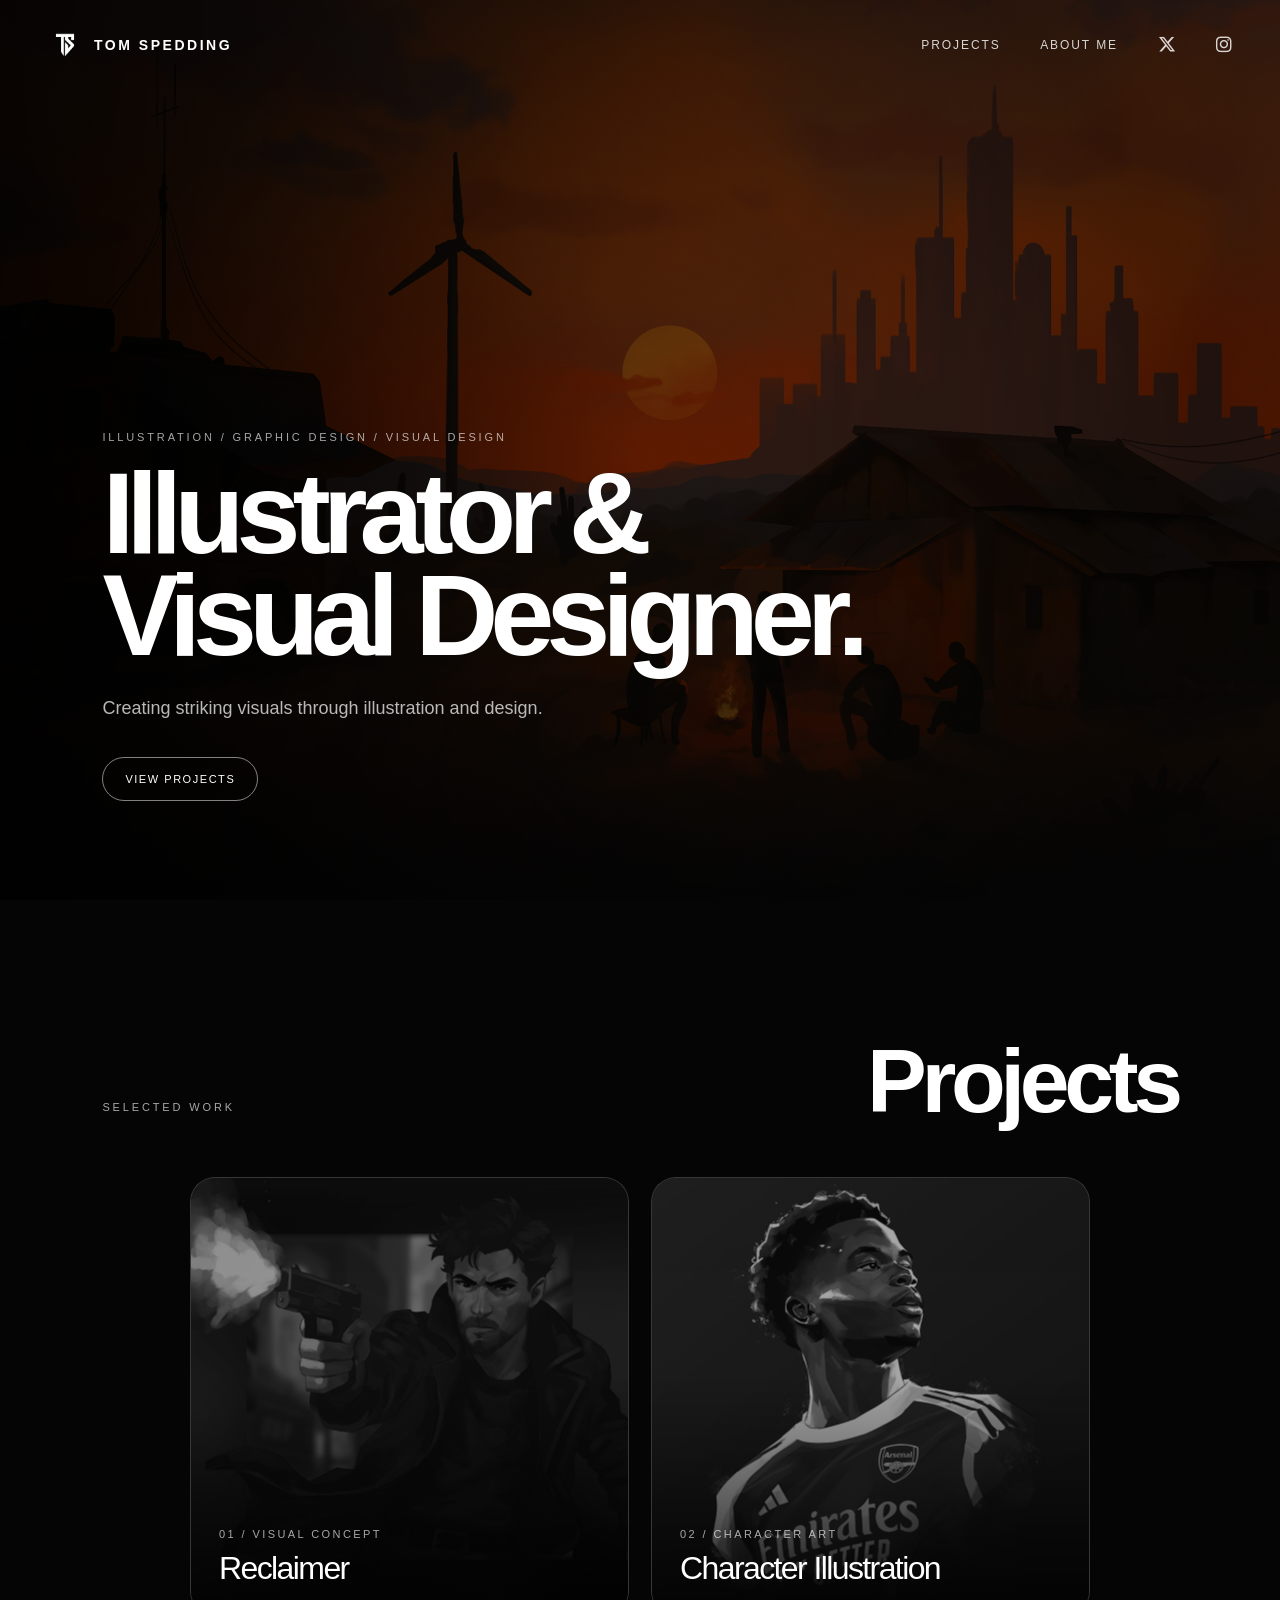
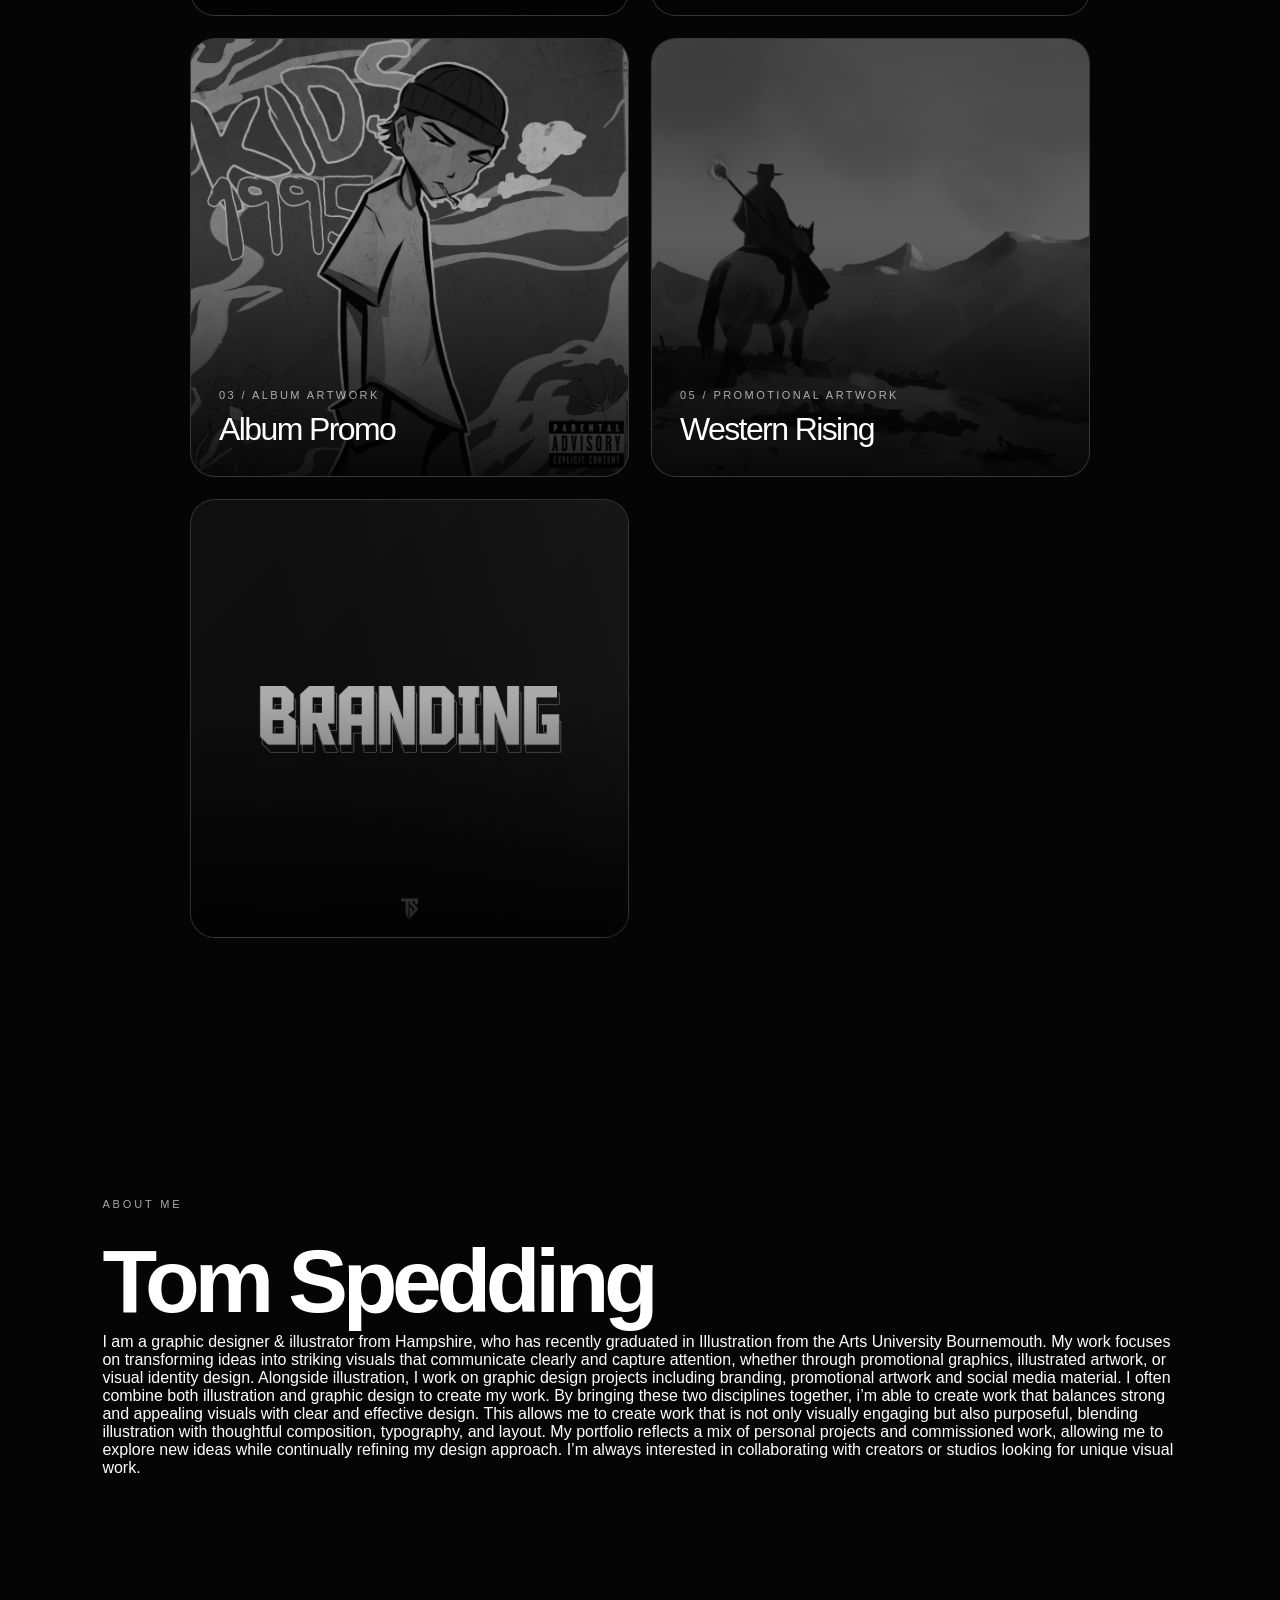
==== index.html @ 51d292d3 "Added new images" ====
<!DOCTYPE html>
<html lang="en">
<head>
 <meta charset="UTF-8" />
  <meta name="viewport" content="width=device-width, initial-scale=1.0" />

  <title>Tom Spedding | Illustrator & Concept Artist</title>

  <meta name="description" content="Portfolio of Tom Spedding, a UK illustrator and concept artist specialising in digital illustration, key art, branding, promotional artwork and character design.">

  <meta name="keywords" content="Tom Spedding, Tom Spedding Illustration, Illustrator, Concept Artist, Graphic Designer, Digital Art, Portfolio">

  <meta name="author" content="Tom Spedding">

  <link rel="stylesheet" href="style.css" />

  <link rel="stylesheet" href="https://cdnjs.cloudflare.com/ajax/libs/font-awesome/6.7.2/css/all.min.css">

  <link rel="icon" type="image/png" href="assets/favicon.png">
</head>
<body>
  <header class="nav">
    <a href="#home" class="logo">
    <img src="assets/logo.png" alt="Tom Spedding Logo">
    <span>TOM SPEDDING</span>
</a>
    <nav class="nav-links">
      <a href="#projects">Projects</a>
      <a href="#about">About Me</a>
     <a href="https://x.com/tomspdn" target="_blank" aria-label="X profile" class="social">
    <i class="fa-brands fa-x-twitter"></i>
</a>

<a href="https://www.instagram.com/tsdzgn/?hl=en" target="_blank" aria-label="Instagram profile" class="social">
    <i class="fa-brands fa-instagram"></i>
</a>
    </nav>
  </header>

  <main>
    <section id="home" class="hero">
      <!-- HERO BACKGROUND IMAGE: replace assets/hero-placeholder.jpg with your own image path -->
      <div class="hero-bg">
  <div class="hero-slide active" style="background-image: url('assets/Background3.png');"></div>
  <div class="hero-slide" style="background-image: url('assets/Anakin yellow eyes.png');"></div>
  <div class="hero-slide" style="background-image: url('assets/WindTemple.png');"></div>
  <div class="hero-slide" style="background-image: url('assets/BGFlipped.png');"></div>
  <div class="hero-slide" style="background-image: url('assets/WaterTemple.png');"></div>
</div>
      <div class="grain"></div>
      <div class="hero-content">
        <p class="eyebrow">Illustration / Graphic Design / Visual Design</p>
        <h1>Illustrator & Visual Designer.</h1>
        <p class="hero-copy">Creating striking visuals through illustration and design. </p>
        <a href="#projects" class="button">View Projects</a>
      </div>
    </section>

    <section id="projects" class="projects-section">
      <div class="section-heading">
        <p class="eyebrow">Selected Work</p>
        <h2>Projects</h2>
      </div>

    <div class="project-grid editorial-grid">

  <a class="project-card feature-card" href="project-reclaimer.html">
    <img src="assets/Reclaimer Thumbnail.png" alt="Reclaimer thumbnail">
    <div class="project-info">
      <small>01 / Visual Concept</small>
      <span>Reclaimer</span>
    </div>
  </a>

  <a class="project-card portrait-card" href="project-digital-portraits.html">
    <img src="assets/Portraits Thumbnail.png" alt="Digital Portraits thumbnail">
    <div class="project-info">
      <small>02 / Character Art</small>
      <span>Character Illustration</span>
    </div>
  </a>

  <a class="project-card square-card" href="project-album-promo.html">
    <img src="assets/Cover.png" alt="Album Promo thumbnail">
    <div class="project-info">
      <small>03 / Album Artwork</small>
      <span>Album Promo</span>
    </div>
  </a>

  <a class="project-card poster-card" href="project-western-rising.html">
    <img src="assets/Western Rising Thumbnail.png" alt="Western Rising thumbnail">
    <div class="project-info">
      <small>05 / Promotional Artwork</small>
      <span>Western Rising</span>
    </div>
  </a>

  <a class="project-card branding-card" href="project-branding.html">
    <img src="assets/Branding.png" alt="Album Promo thumbnail">
    <div class="branding-placeholder">
      <small>04 / Visual Identity</small>
      <span>Branding</span>
    </div>
  </a>

</div>
    </section>

    <section id="about" class="about-section">
      <p class="eyebrow">About Me</p>
      <h2>Tom Spedding</h2>
      <p>I am a graphic designer & illustrator from Hampshire, who has recently graduated in Illustration from the Arts University Bournemouth. My work focuses on transforming ideas into striking visuals that communicate clearly and capture attention, whether through promotional graphics, illustrated artwork, or visual identity design.

Alongside illustration, I work on graphic design projects including branding, promotional artwork and social media material. I often combine both illustration and graphic design to create my work. By bringing these two disciplines together, i’m able to create work that balances strong and appealing visuals with clear and effective design. This allows me to create work that is not only visually engaging but also purposeful, blending illustration with thoughtful composition, typography, and layout.

My portfolio reflects a mix of personal projects and commissioned work, allowing me to explore new ideas while continually refining my design approach. I’m always interested in collaborating with creators or studios looking for unique visual work.</p>
    </section>
  </main>
    <script src="script.js"></script>
</body>
</html>
---- style.css ----
* { box-sizing: border-box; margin: 0; padding: 0; }
html { scroll-behavior: smooth; }
body {
  font-family: Arial, Helvetica, sans-serif;
  background: #050505;
  color: white;
}
a { color: inherit; text-decoration: none; 
}

body {
  -webkit-user-select: none;
  -moz-user-select: none;
  -ms-user-select: none;
  user-select: none;
}

.nav {
  position: fixed;
  top: 0;
  left: 0;
  width: 100%;
  box-sizing: border-box;
  z-index: 20;
  display: flex;
  justify-content: space-between;
  align-items: center;
  padding: 28px 48px;
  color: white;
  background: transparent;
}
.logo {
  display: flex;
  align-items: center;
  gap: 12px;

  font-weight: 800;
  letter-spacing: .18em;
  font-size: 14px;

  color: white;
  text-decoration: none;
}

.logo img {
  width: 34px;
  height: 34px;
  object-fit: contain;
  display: block;
}

.nav-links {
  display: flex;
  align-items: center;
  gap: 40px;
  font-size: 12px;
  text-transform: uppercase;
  letter-spacing: .16em;
}

.nav-links a {
  opacity: .82;
  transition: opacity .25s ease;
}

.nav-links a:hover {
  opacity: 1;
}

.social {
  font-size: 18px;
  letter-spacing: 0;
}

.social img {
  width: 18px;
  height: 18px;
  display: block;
}

.nav,
.logo,
.nav-links,
.nav-links a,
.social {
  backface-visibility: hidden;
  transform: translateZ(0);
}

.nav a:focus,
.nav a:active {
  outline: none;
}

.hero {
  position: relative;
  min-height: 100vh;
  display: flex;
  align-items: flex-end;
  padding: 0 8vw 11vh;
  overflow: hidden;
}
.hero-bg {
  position: absolute;
  inset: 0;
  overflow: hidden;
  z-index: -2;
}

.hero-slide {
  position: absolute;
  inset: 0;
  background-size: cover;
  background-position: center;
  opacity: 0;
  transform: scale(1.04);
  transition: opacity 2s ease;
}

.hero-slide::after {
  content: "";
  position: absolute;
  inset: 0;
  background: linear-gradient(90deg, rgba(0,0,0,.9), rgba(0,0,0,.25));
}

.hero-slide.active {
  opacity: 1;
}
.grain {
  position: absolute;
  inset: 0;
  background: radial-gradient(circle at center, transparent 0, rgba(0,0,0,.55) 72%);
  z-index: -1;
}
.hero-content { max-width: 820px; }
.eyebrow {
  font-size: 11px;
  letter-spacing: .26em;
  text-transform: uppercase;
  color: rgba(255,255,255,.65);
  margin-bottom: 20px;
}
h1 {
  font-size: clamp(54px, 9vw, 132px);
  line-height: .88;
  letter-spacing: -.07em;
  max-width: 1000px;
}
.hero-copy {
  margin-top: 28px;
  max-width: 520px;
  color: rgba(255,255,255,.72);
  font-size: 18px;
  line-height: 1.6;
}
.button {
  display: inline-block;
  margin-top: 34px;
  border: 1px solid rgba(255,255,255,.5);
  padding: 15px 22px;
  border-radius: 999px;
  text-transform: uppercase;
  letter-spacing: .14em;
  font-size: 11px;

  background: transparent;
  color: white;
  text-decoration: none;

  transition: all .35s ease;
}

.button:hover {
  background: white;
  color: #101010;
  border-color: white;
}

.projects-section, .about-section {
  padding: 130px 8vw;
  background: #060505;
}
.section-heading {
  display: flex;
  justify-content: space-between;
  align-items: end;
  margin-bottom: 44px;
}
h2 {
  font-size: clamp(42px, 7vw, 94px);
  letter-spacing: -.06em;
}
.editorial-grid {
  display: grid;
  grid-template-columns: repeat(2, 1fr);
  gap: 22px;

  max-width: 900px;
  margin: 0 auto;
}

.project-card {
  position: relative;
  display: block;
  aspect-ratio: 1 / 1;
  overflow: hidden;
  background: #111;
  border: 1px solid rgba(255,255,255,.16);
  border-radius: 25px;
  color: white;
}

.project-card img {
  width: 100%;
  height: 100%;
  object-fit: cover;
  filter: grayscale(100%);
  opacity: .65;
  transform: scale(1.03);
  transition: filter .6s ease, opacity .6s ease, transform .6s ease;
}

.project-card:hover img {
  filter: grayscale(0%);
  opacity: 1;
  transform: scale(1.07);
}

.project-card::after {
  content: "";
  position: absolute;
  inset: 0;
  background: linear-gradient(180deg, transparent 45%, rgba(0,0,0,.85));
  z-index: 1;
}

.project-info {
  position: absolute;
  left: 28px;
  bottom: 28px;
  z-index: 2;
}

.project-info small {
  display: block;
  margin-bottom: 10px;
  font-size: 11px;
  letter-spacing: .22em;
  text-transform: uppercase;
  color: rgba(255,255,255,.65);
}

.project-info span {
  display: block;
  font-size: 32px;
  letter-spacing: -.05em;
}

.branding-card {
  background: linear-gradient(135deg, #161616, #070707);
}

.branding-placeholder {
  height: 100%;
  padding: 28px;
  display: flex;
  flex-direction: column;
  justify-content: flex-end;
}

.poster-card {
  grid-column: span 1;
}

.gallery-page {
  padding: 130px 8vw;
}
.back-link {
  display: inline-block;
  margin-bottom: 60px;
  color: rgba(255,255,255,.65);
  text-transform: uppercase;
  letter-spacing: .16em;
  font-size: 12px;
}
.project-gallery {
  columns: 3 280px;
  column-gap: 22px;
  max-width: 1400px;
  margin: 60px auto 0;
}

.project-gallery img {
  width: 100%;
  height: auto;
  display: block;
  margin-bottom: 22px;
  break-inside: avoid;
  background: #111;
  border-radius: 20px;
  cursor: zoom-in;
}

.lightbox {
  position: fixed;
  inset: 0;
  z-index: 9999;
  display: flex;
  align-items: center;
  justify-content: center;
  padding: 40px;

  background: rgba(0,0,0,.45);
  backdrop-filter: blur(8px);

  opacity: 0;
  visibility: hidden;
  transition: opacity .35s ease, visibility .35s ease;
}

.lightbox.active {
  opacity: 1;
  visibility: visible;
}

.lightbox img {
  width: auto;
  height: auto;
  max-width: 80vw;
  max-height: 80vh;
  object-fit: contain;
  border-radius: 12px;
  cursor: zoom-out;

  transform: scale(.94);
  transition: transform .35s ease;
}

.lightbox.active img {
  transform: scale(1);
}

@media (max-width: 760px) {
  .editorial-grid,
  .gallery-grid {
    grid-template-columns: 1fr;
  }

  .project-card {
    height: 360px;
  }
}
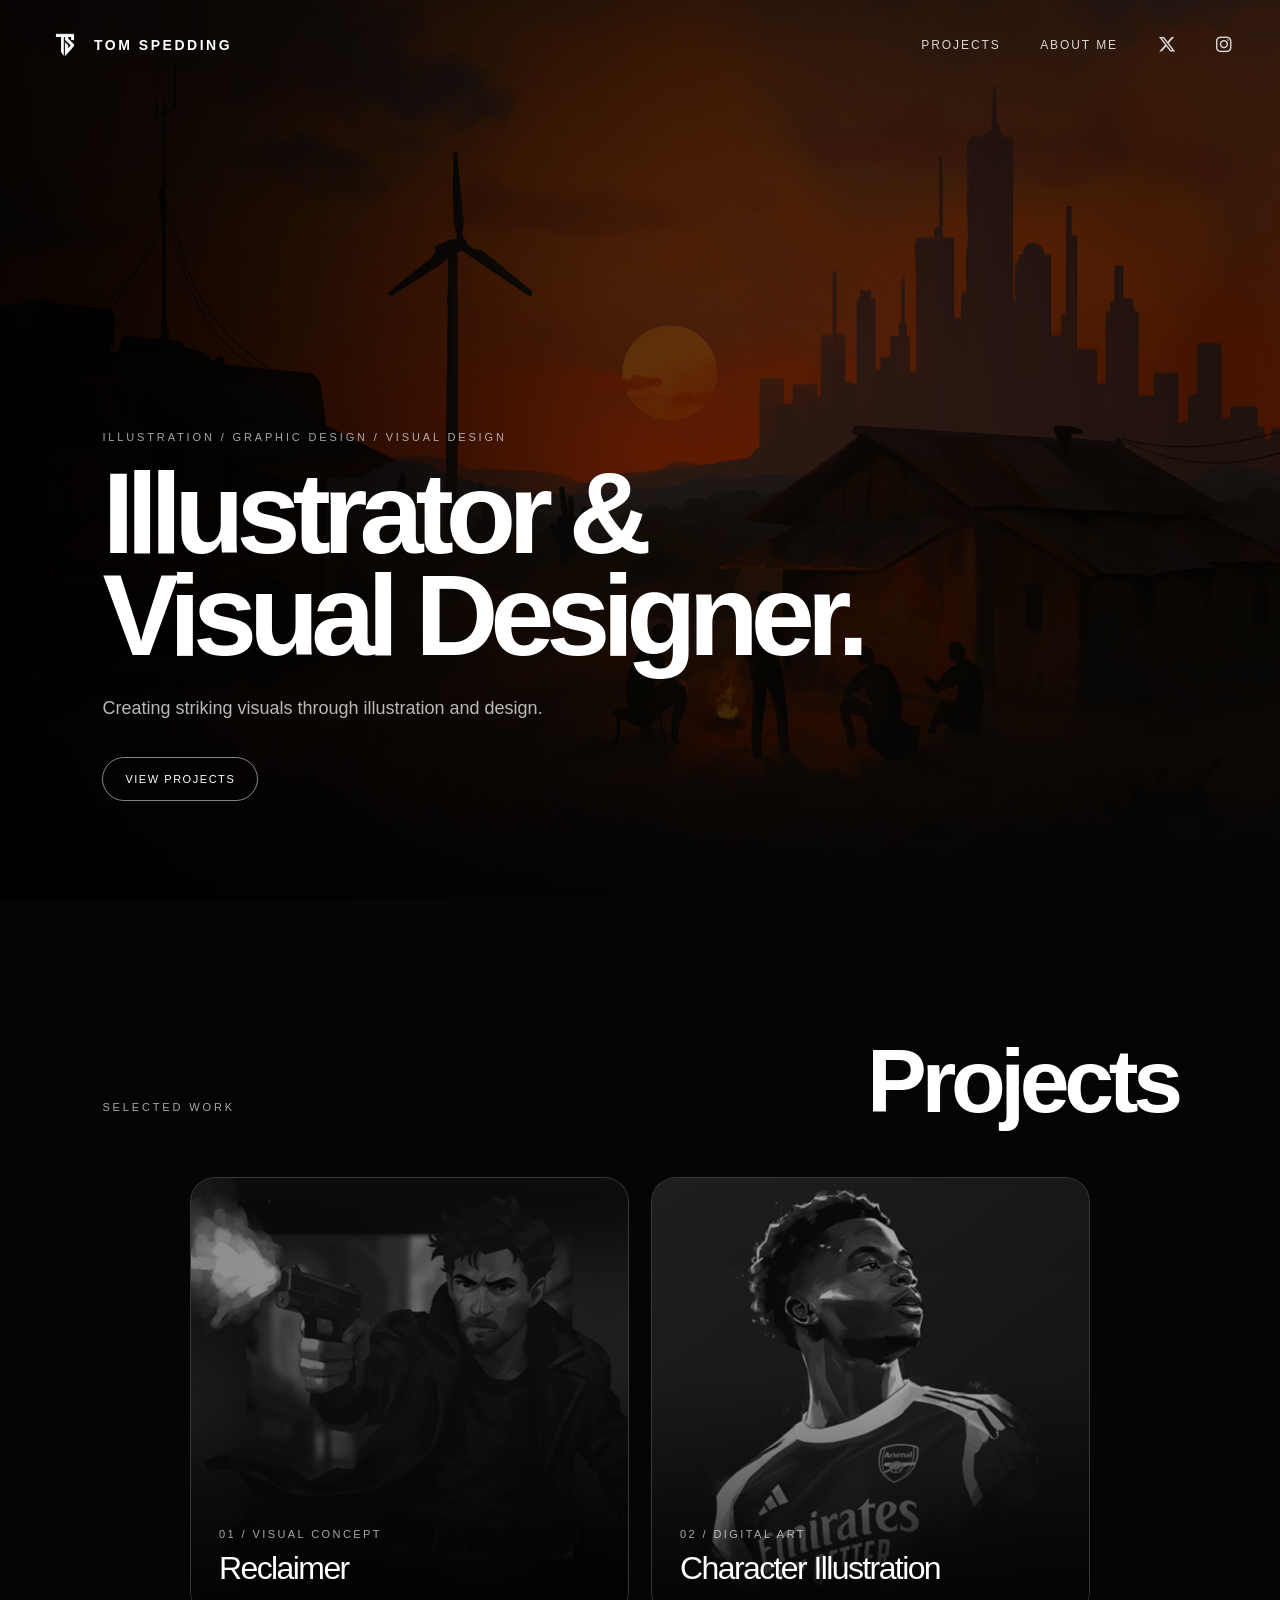
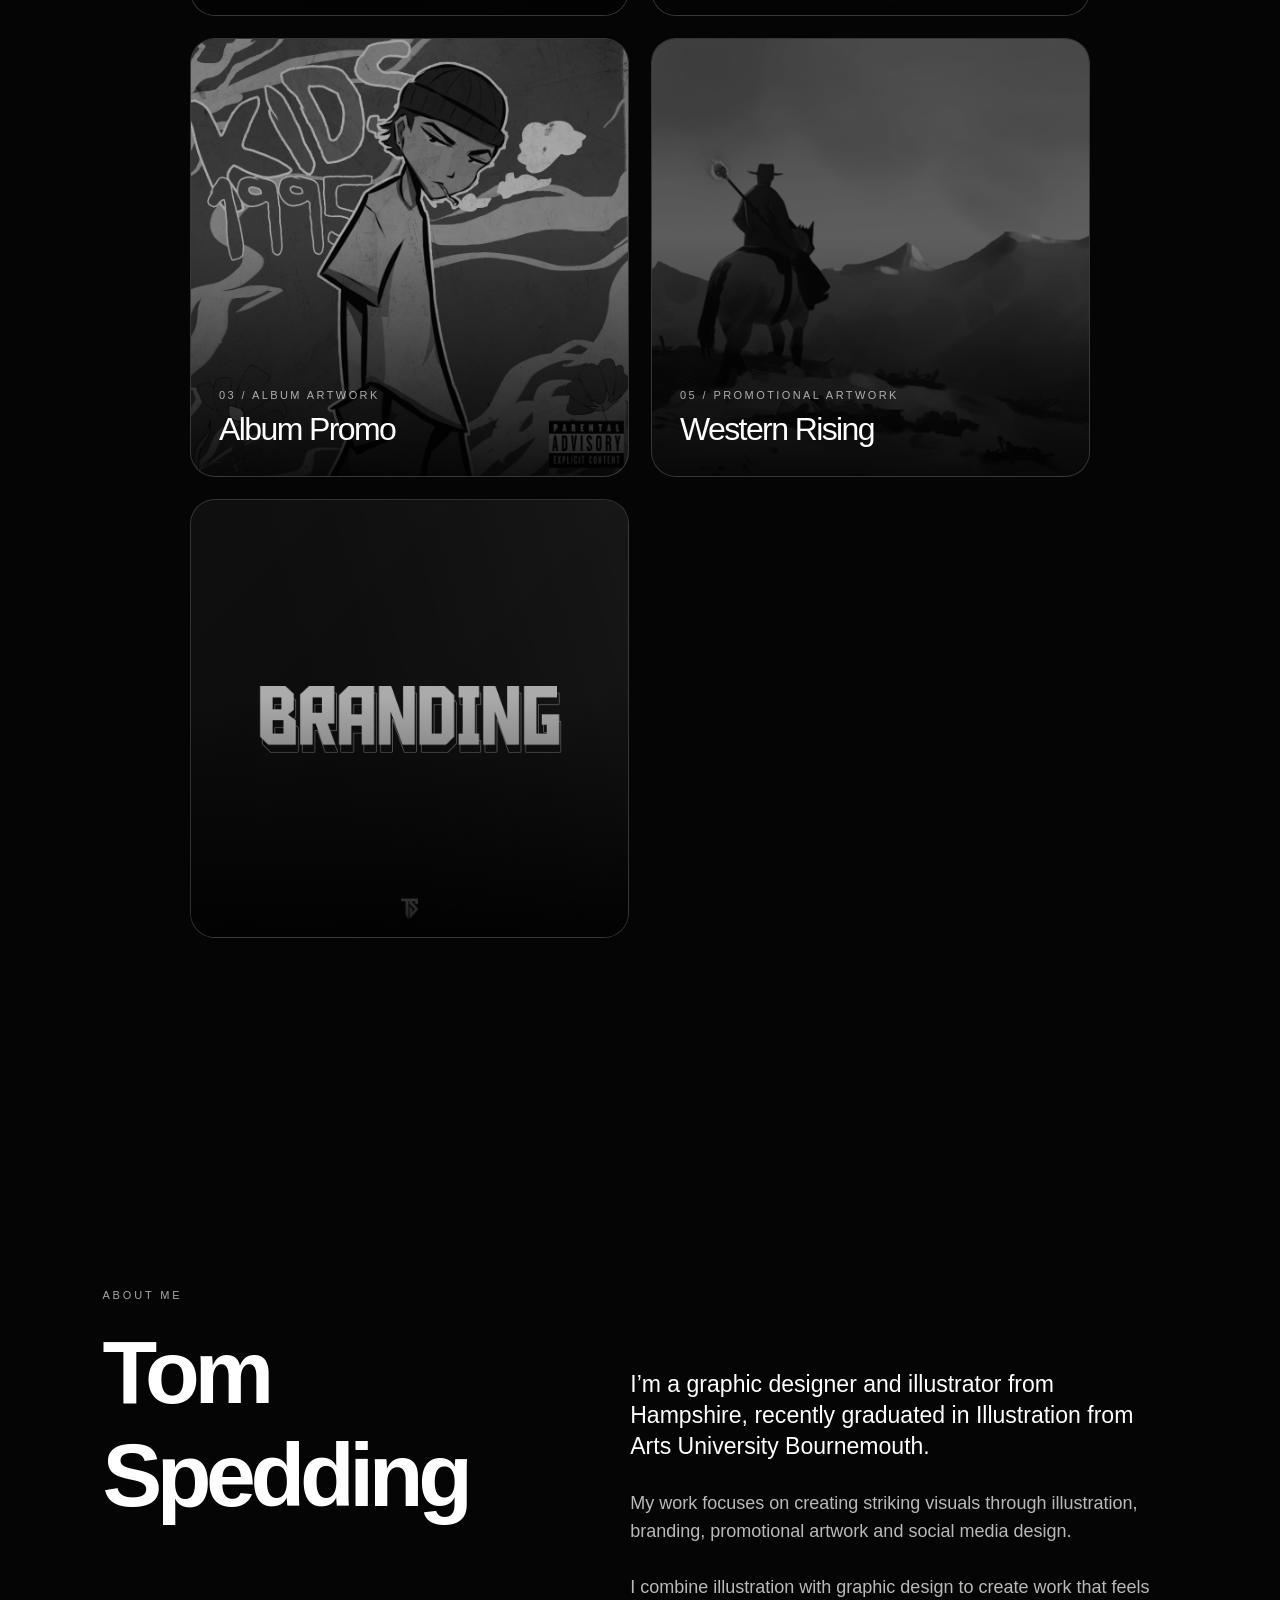
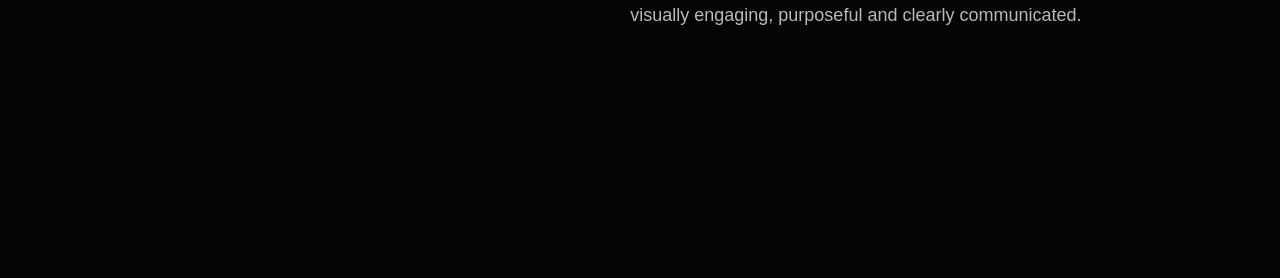
==== commit 90f4a18f: "Describe what you changed" ====
--- a/index.html
+++ b/index.html
@@ -75,7 +75,7 @@
   <a class="project-card portrait-card" href="project-digital-portraits.html">
     <img src="assets/Portraits Thumbnail.png" alt="Digital Portraits thumbnail">
     <div class="project-info">
-      <small>02 / Character Art</small>
+      <small>02 / Digital Art</small>
       <span>Character Illustration</span>
     </div>
   </a>
@@ -107,15 +107,28 @@
 </div>
     </section>
 
-    <section id="about" class="about-section">
+   <section id="about" class="about-section">
+  <div class="about-inner">
+    <div class="about-left">
       <p class="eyebrow">About Me</p>
       <h2>Tom Spedding</h2>
-      <p>I am a graphic designer & illustrator from Hampshire, who has recently graduated in Illustration from the Arts University Bournemouth. My work focuses on transforming ideas into striking visuals that communicate clearly and capture attention, whether through promotional graphics, illustrated artwork, or visual identity design.
+    </div>
 
-Alongside illustration, I work on graphic design projects including branding, promotional artwork and social media material. I often combine both illustration and graphic design to create my work. By bringing these two disciplines together, i’m able to create work that balances strong and appealing visuals with clear and effective design. This allows me to create work that is not only visually engaging but also purposeful, blending illustration with thoughtful composition, typography, and layout.
+    <div class="about-right">
+      <p>
+        I’m a graphic designer and illustrator from Hampshire, recently graduated in Illustration from Arts University Bournemouth.
+      </p>
 
-My portfolio reflects a mix of personal projects and commissioned work, allowing me to explore new ideas while continually refining my design approach. I’m always interested in collaborating with creators or studios looking for unique visual work.</p>
-    </section>
+      <p>
+        My work focuses on creating striking visuals through illustration, branding, promotional artwork and social media design.
+      </p>
+
+      <p>
+        I combine illustration with graphic design to create work that feels visually engaging, purposeful and clearly communicated.
+      </p>
+    </div>
+  </div>
+</section>
   </main>
     <script src="script.js"></script>
 </body>
--- a/style.css
+++ b/style.css
@@ -351,3 +351,53 @@
     height: 360px;
   }
 }
+
+.about-section {
+  min-height: 90vh;
+  display: flex;
+  align-items: center;
+}
+
+.about-inner {
+  width: 100%;
+  max-width: 1200px;
+  margin: 0 auto;
+
+  display: grid;
+  grid-template-columns: 0.9fr 1.1fr;
+  gap: 80px;
+  align-items: start;
+}
+
+.about-left h2 {
+  max-width: 520px;
+}
+
+.about-right {
+  padding-top: 80px;
+  max-width: 620px;
+}
+
+.about-right p {
+  font-size: clamp(18px, 1.4vw, 24px);
+  line-height: 1.55;
+  color: rgba(255,255,255,.72);
+  margin-bottom: 28px;
+}
+
+.about-right p:first-child {
+  color: white;
+  font-size: clamp(22px, 1.8vw, 32px);
+  line-height: 1.35;
+}
+
+@media (max-width: 760px) {
+  .about-inner {
+    grid-template-columns: 1fr;
+    gap: 30px;
+  }
+
+  .about-right {
+    padding-top: 0;
+  }
+}
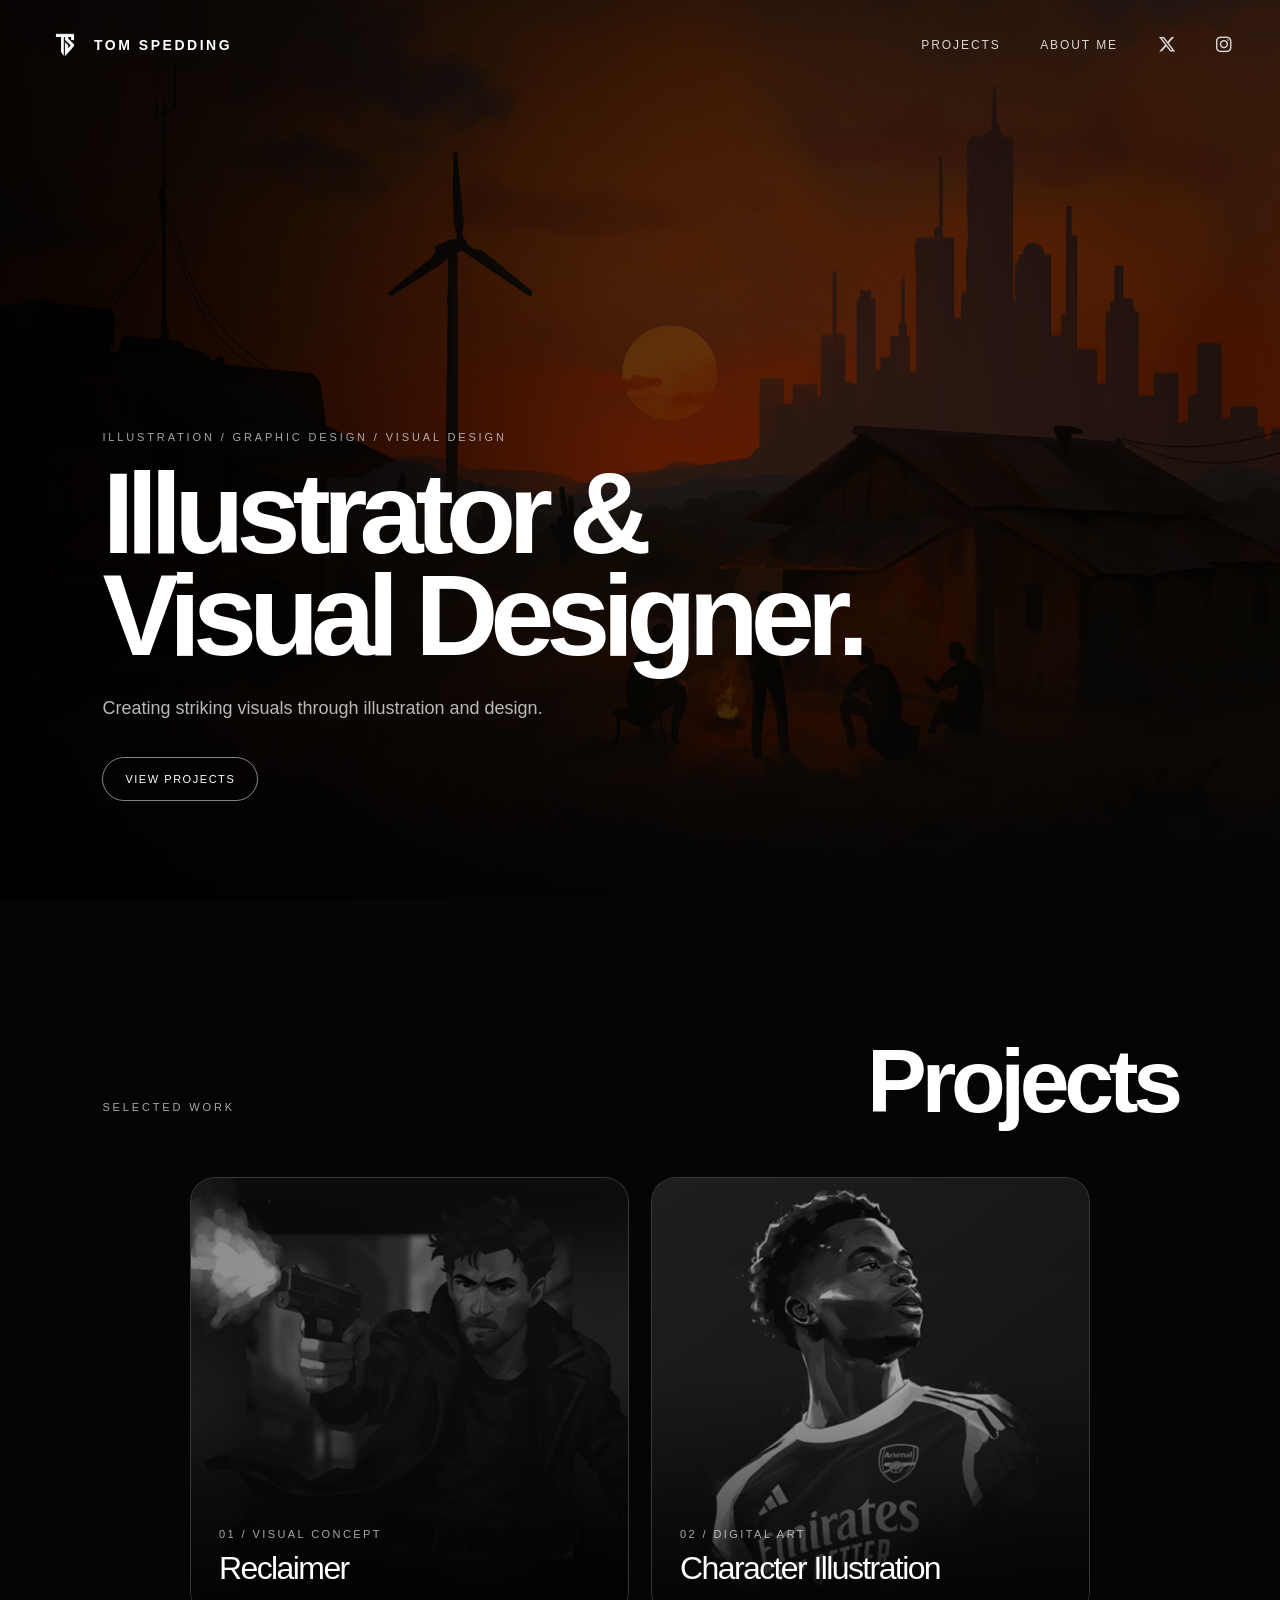
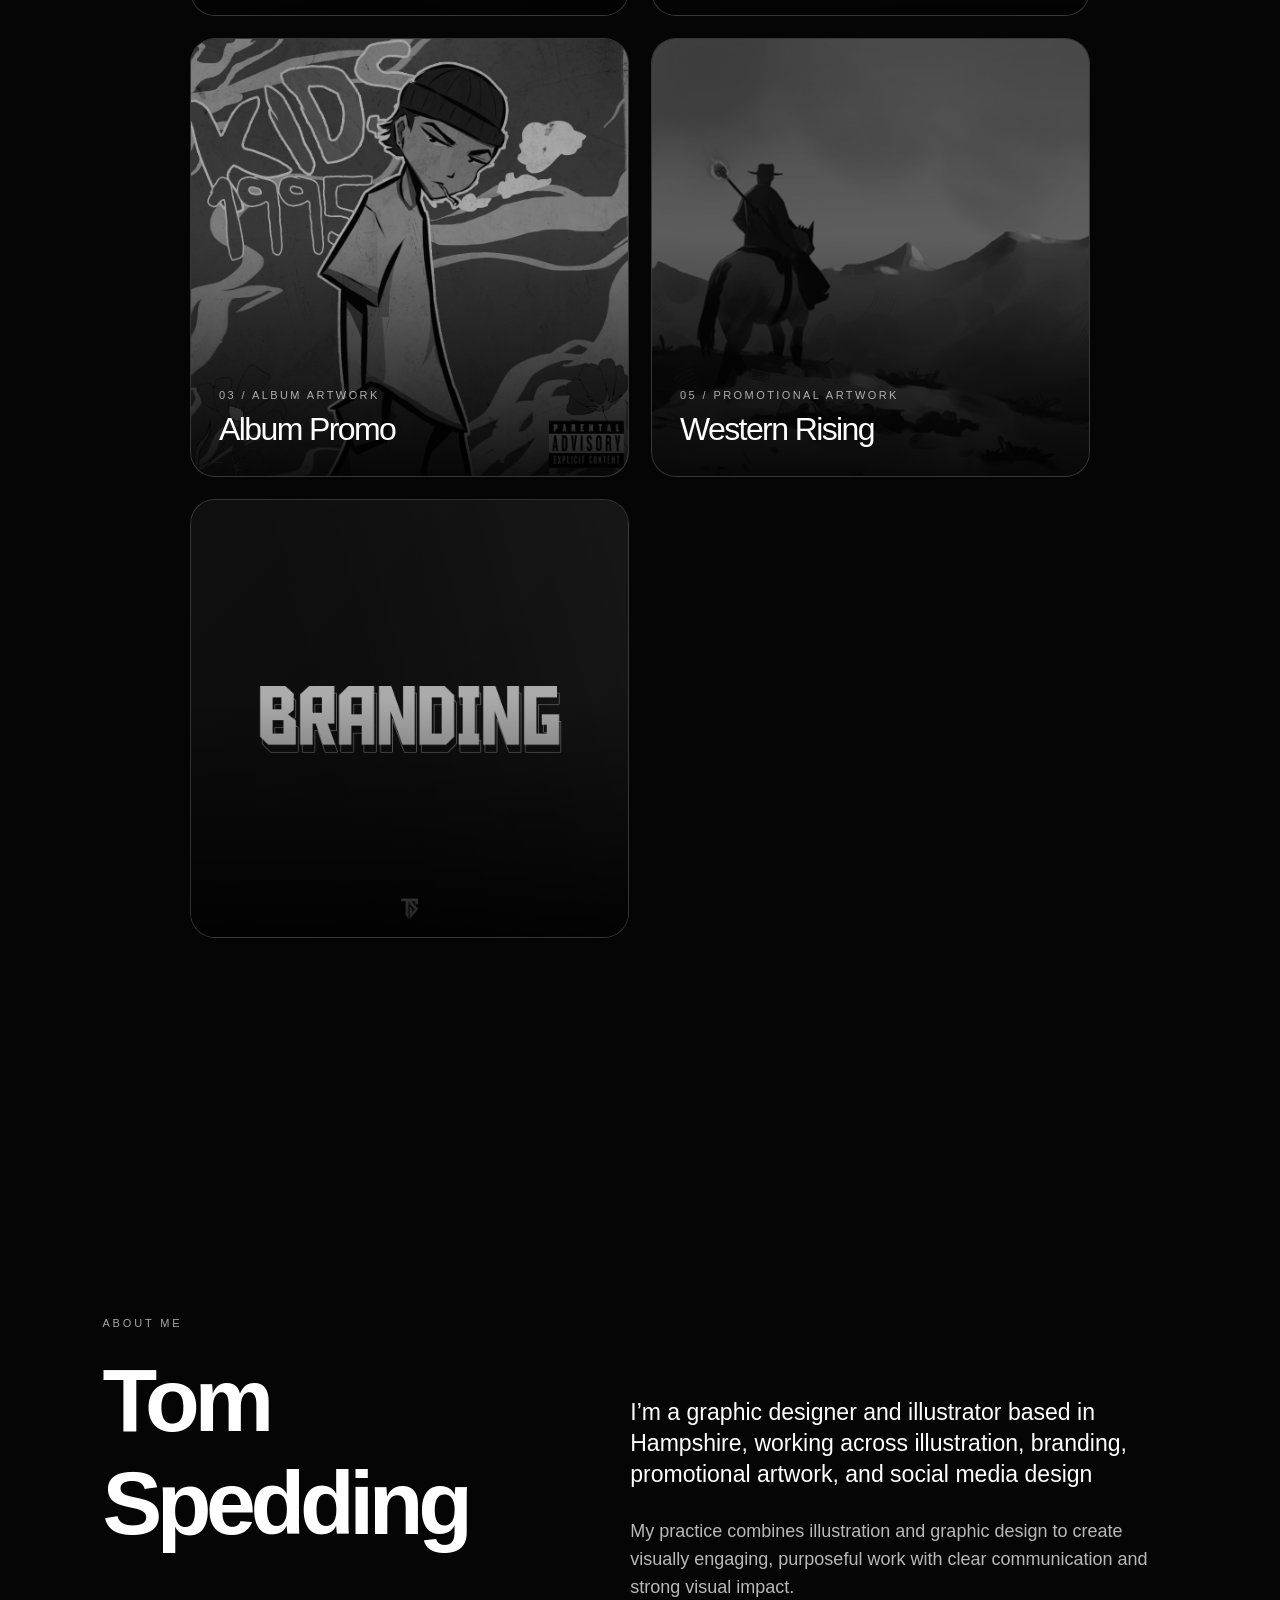
==== commit ad07bf1b: "Description" ====
--- a/index.html
+++ b/index.html
@@ -4,9 +4,9 @@
  <meta charset="UTF-8" />
   <meta name="viewport" content="width=device-width, initial-scale=1.0" />
 
-  <title>Tom Spedding | Illustrator & Concept Artist</title>
+  <title>Tom Spedding | Illustrator & Graphic Designer</title>
 
-  <meta name="description" content="Portfolio of Tom Spedding, a UK illustrator and concept artist specialising in digital illustration, key art, branding, promotional artwork and character design.">
+  <meta name="description" content="Portfolio of Tom Spedding, a UK illustrator and Graphic Designer specialising in digital illustration, key art, branding, promotional artwork and character design.">
 
   <meta name="keywords" content="Tom Spedding, Tom Spedding Illustration, Illustrator, Concept Artist, Graphic Designer, Digital Art, Portfolio">
 
@@ -116,15 +116,13 @@
 
     <div class="about-right">
       <p>
-        I’m a graphic designer and illustrator from Hampshire, recently graduated in Illustration from Arts University Bournemouth.
+        I’m a graphic designer and illustrator based in Hampshire, working across illustration, branding, promotional artwork, and social media design
       </p>
 
       <p>
-        My work focuses on creating striking visuals through illustration, branding, promotional artwork and social media design.
+        My practice combines illustration and graphic design to create visually engaging, purposeful work with clear communication and strong visual impact.
       </p>
 
-      <p>
-        I combine illustration with graphic design to create work that feels visually engaging, purposeful and clearly communicated.
       </p>
     </div>
   </div>
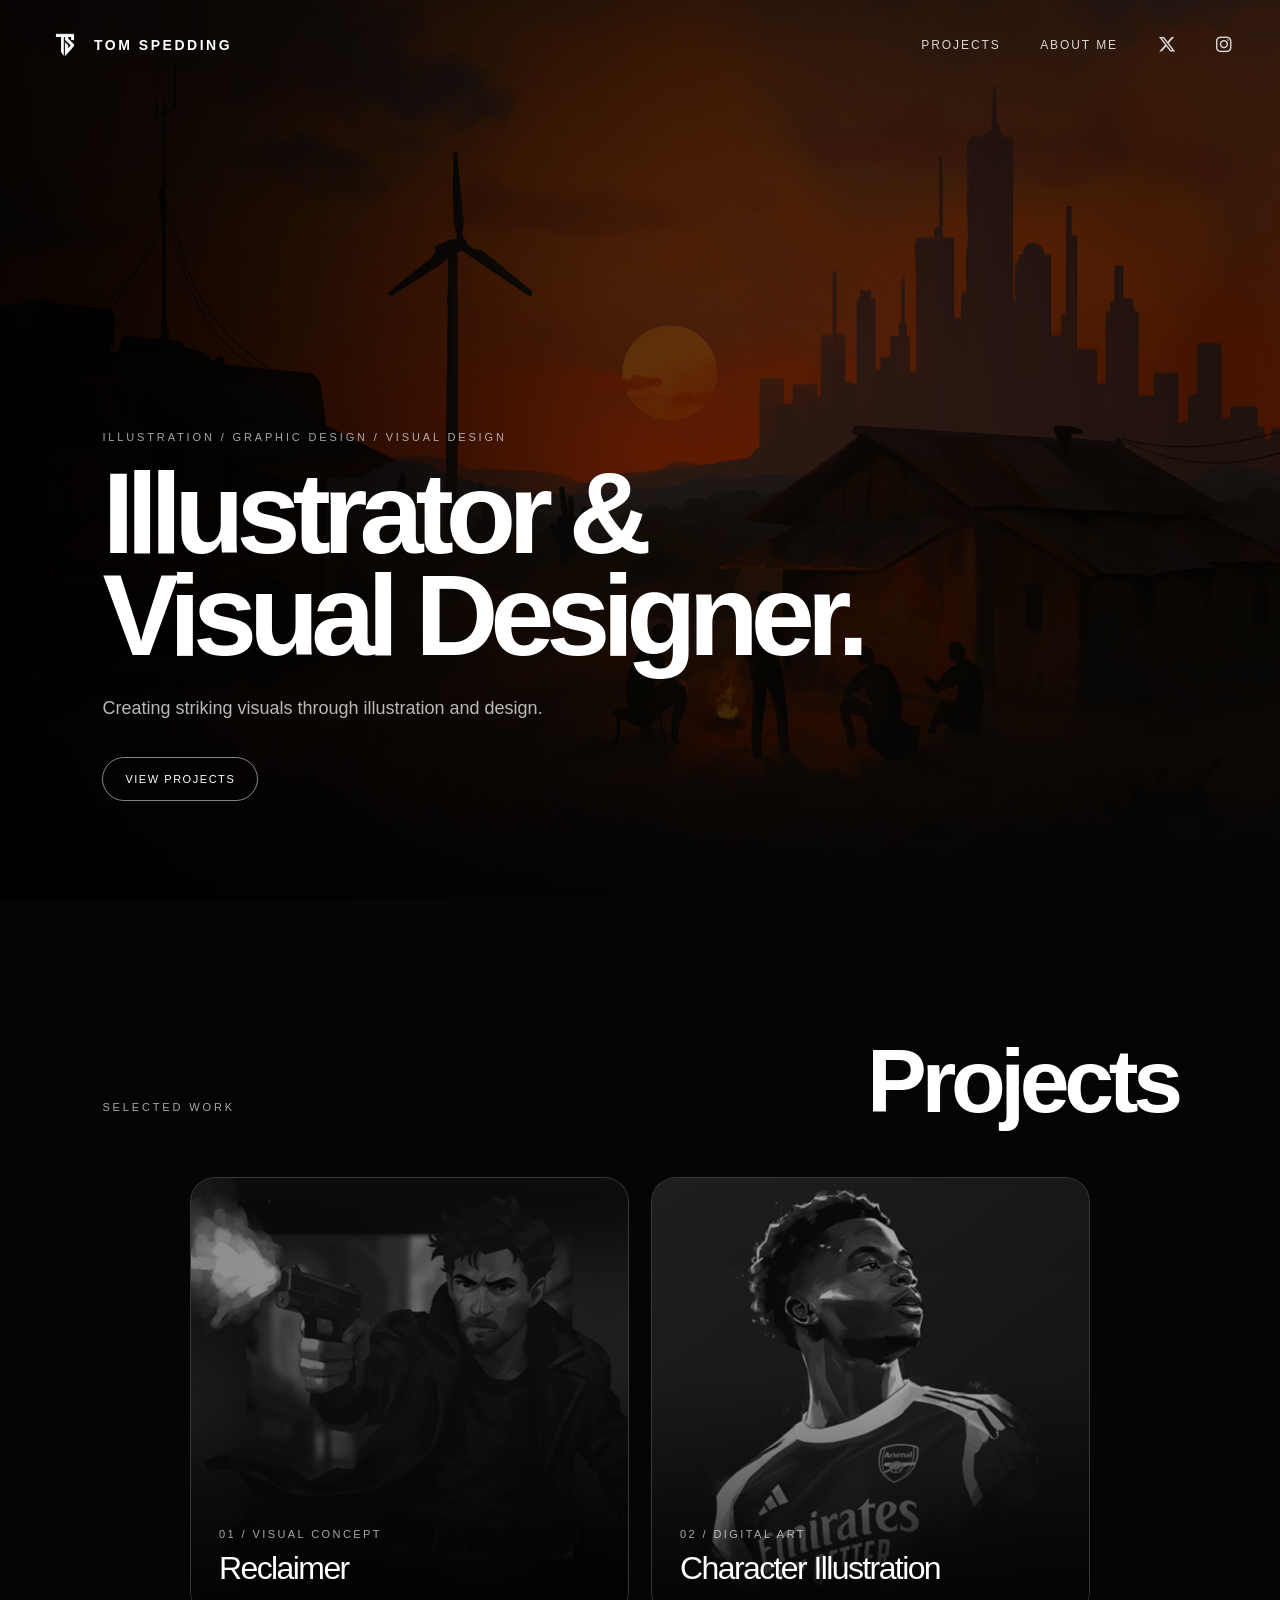
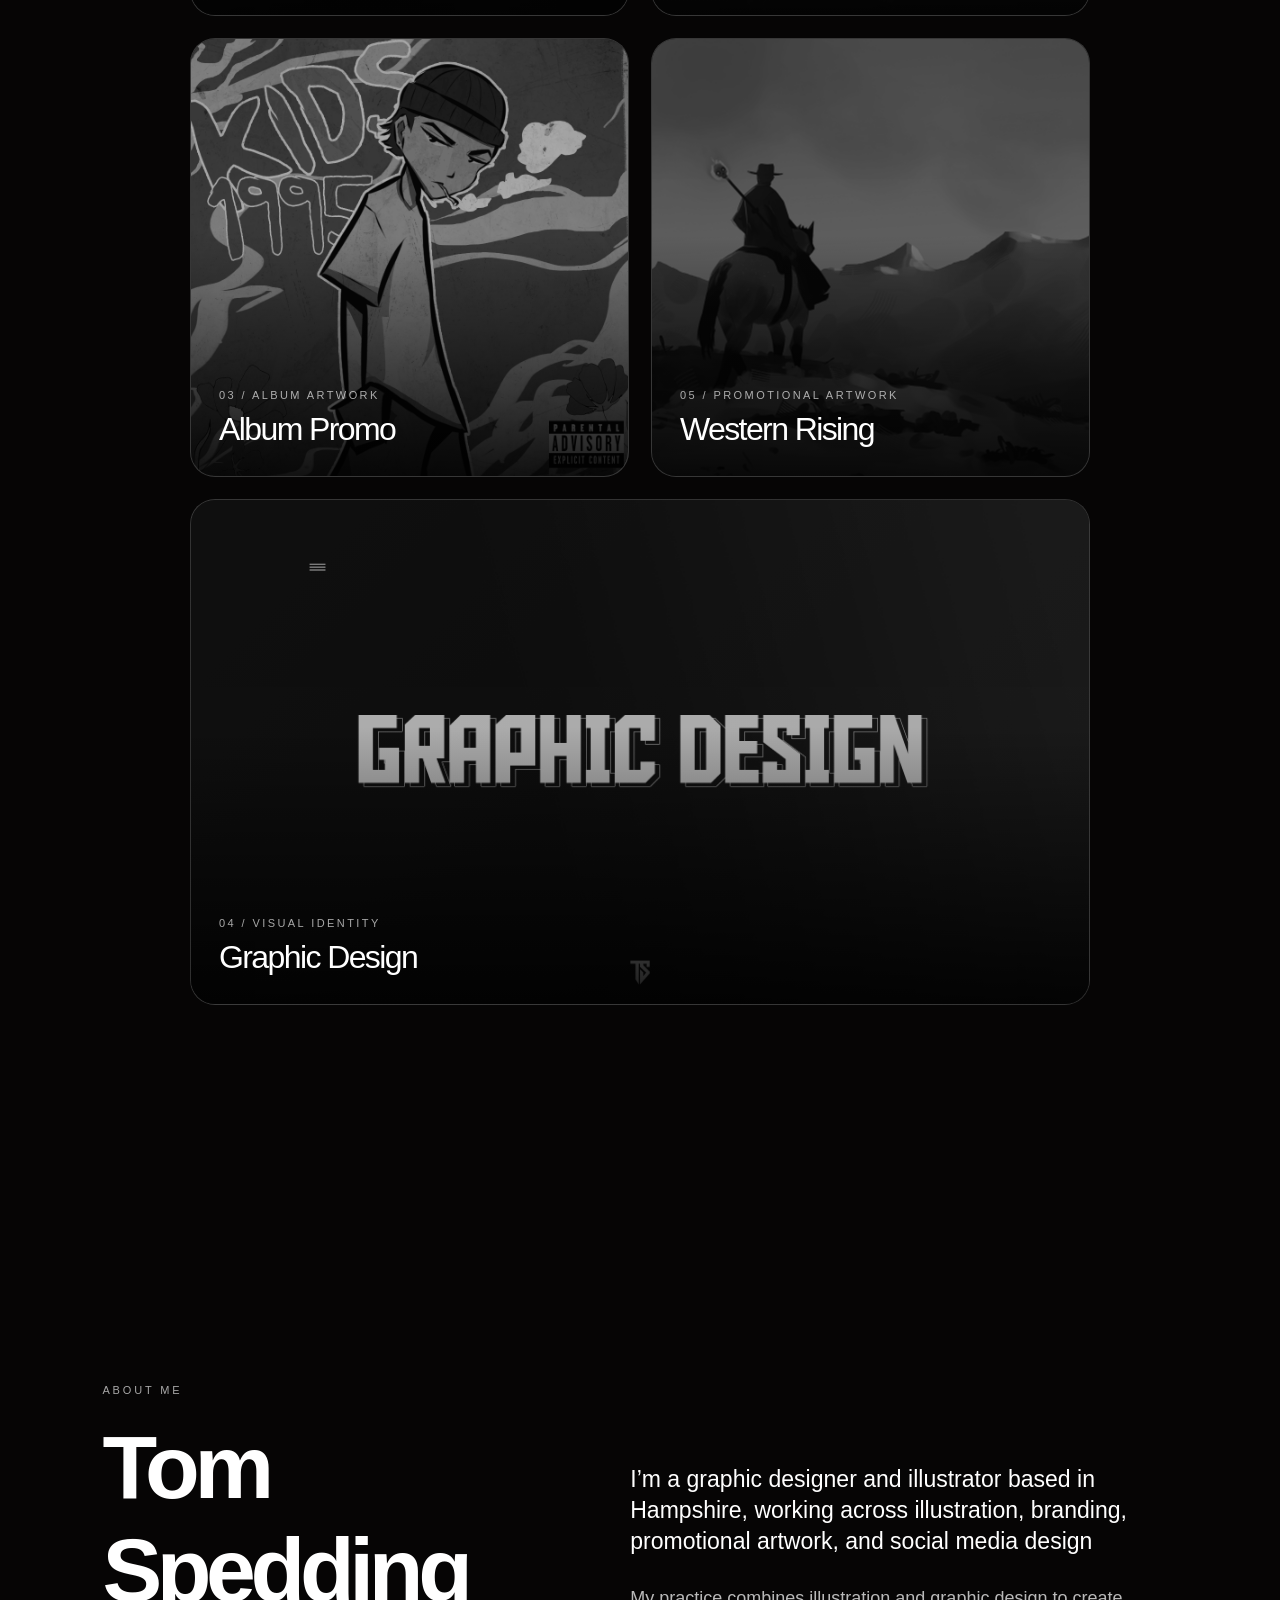
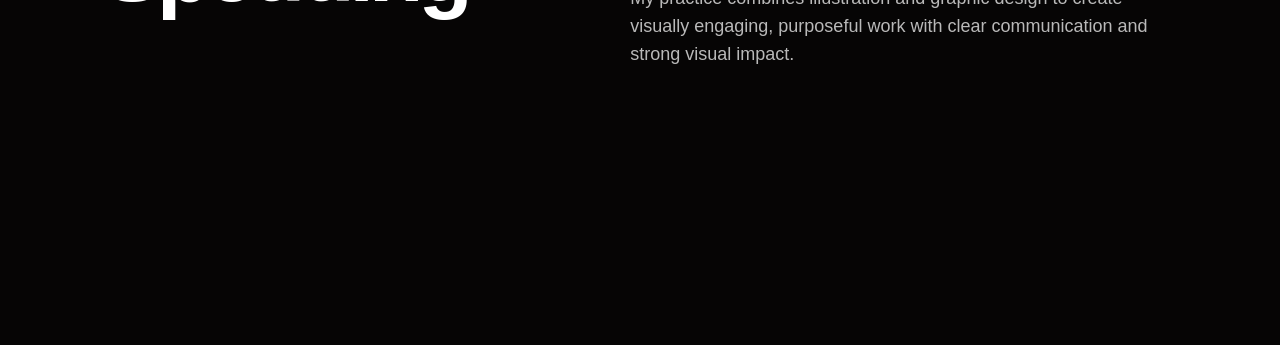
==== commit 2c209447: "Describe your changes" ====
--- a/index.html
+++ b/index.html
@@ -97,10 +97,15 @@
   </a>
 
   <a class="project-card branding-card" href="project-branding.html">
-    <img src="assets/Branding.png" alt="Album Promo thumbnail">
-    <div class="branding-placeholder">
+  <img 
+    src="assets/BNW.png" 
+    data-hover="assets/WNB.png" 
+    data-original="assets/BNW.png"
+    alt="Graphic Design thumbnail"
+  >
+    <div class="project-info">
       <small>04 / Visual Identity</small>
-      <span>Branding</span>
+      <span>Graphic Design</span>
     </div>
   </a>
 
--- a/style.css
+++ b/style.css
@@ -400,4 +400,11 @@
   .about-right {
     padding-top: 0;
   }
+}
+.branding-card {
+  grid-column: 1 / -1;
+  aspect-ratio: 16 / 9;
+  justify-self: center;
+  width: 100%;
+  max-width: 900px;
 }
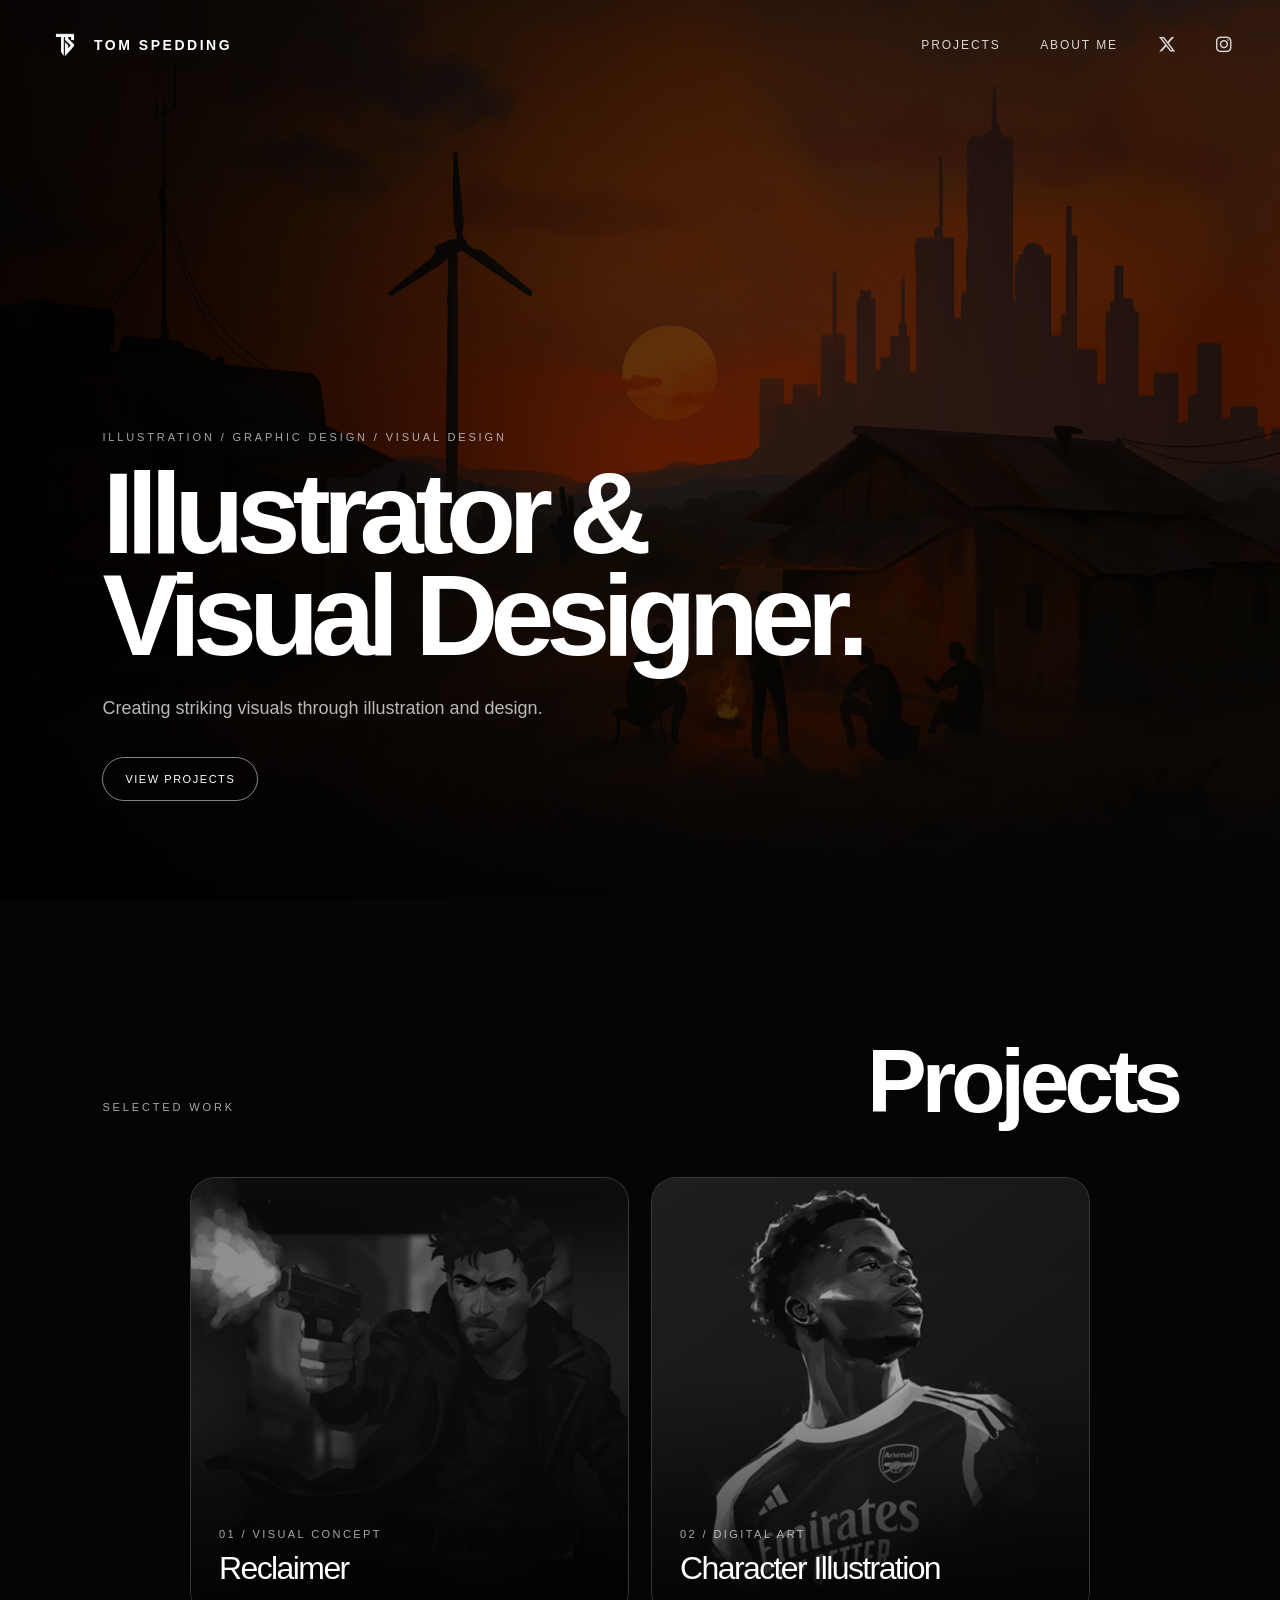
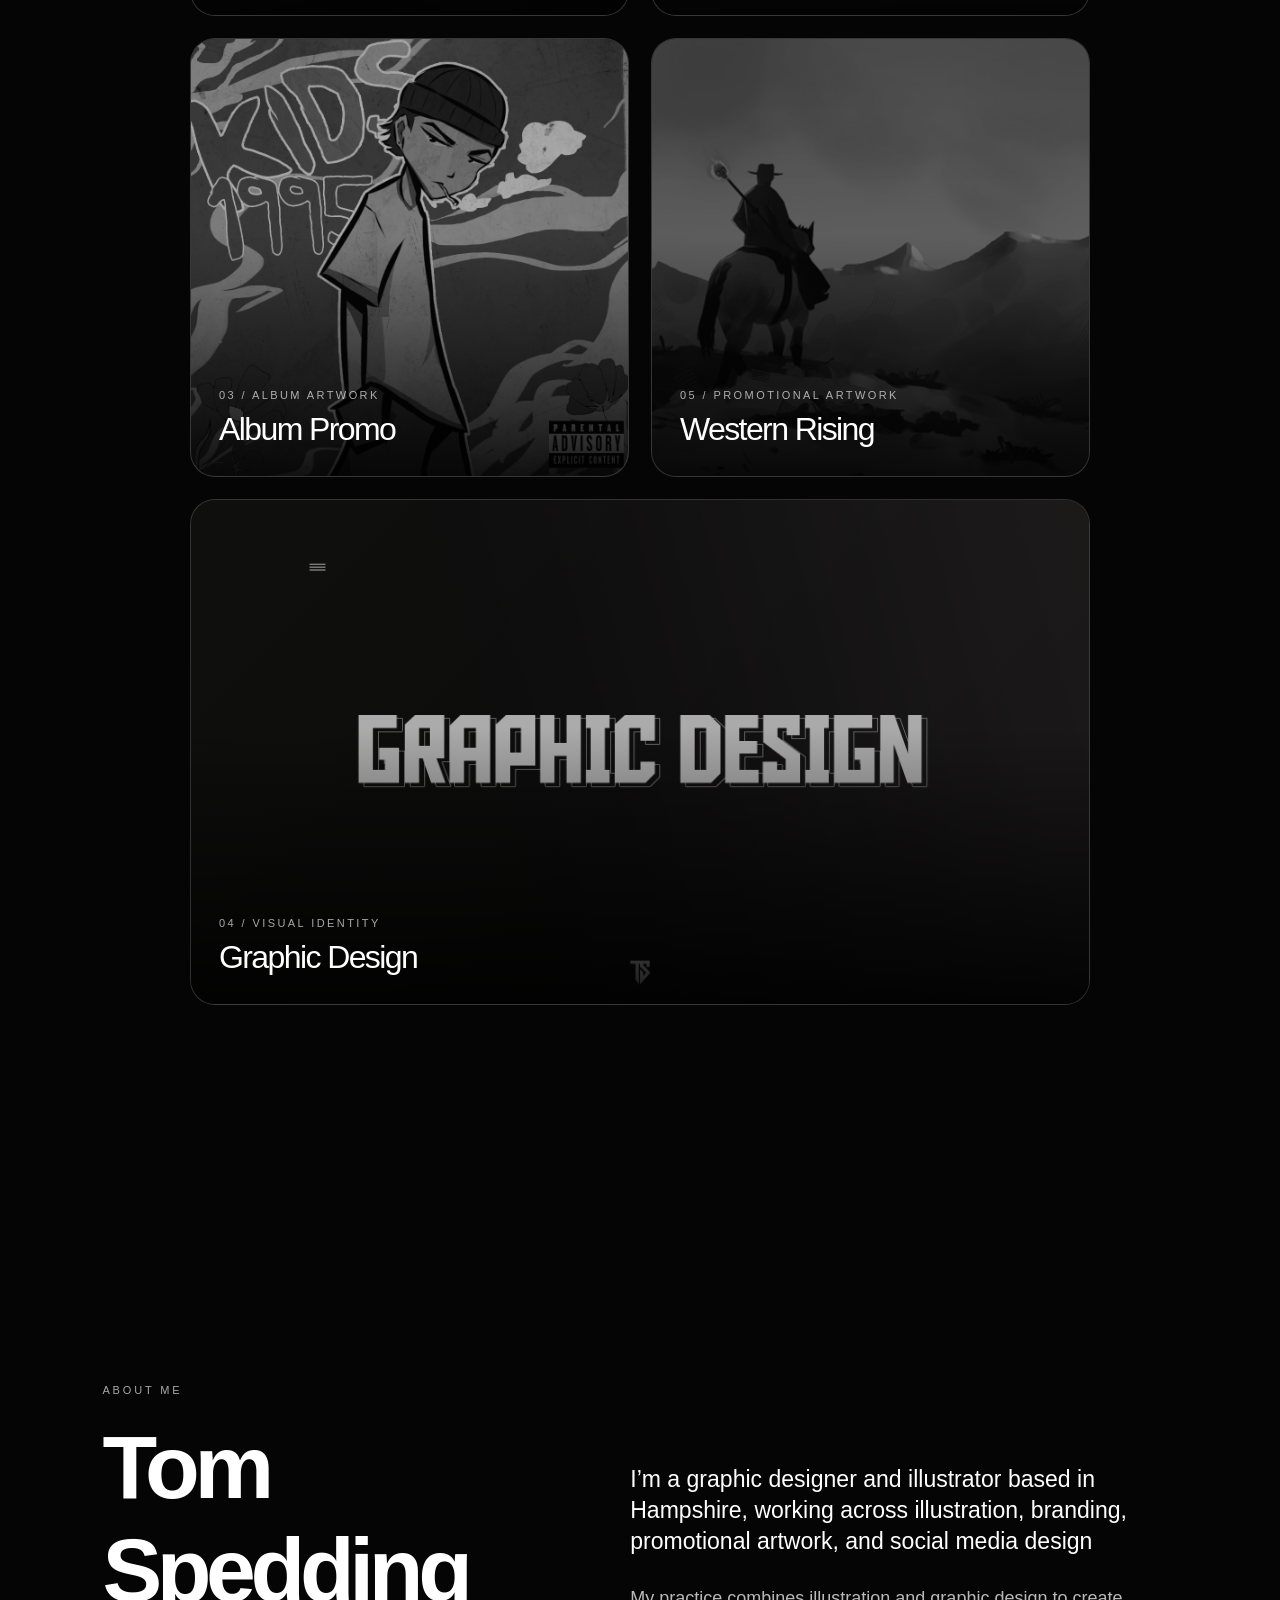
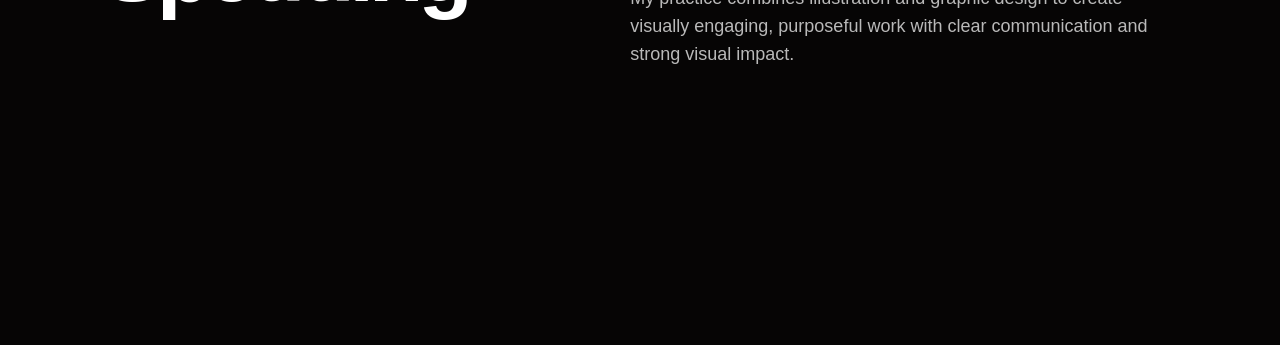
==== commit 1763d643: "Describe your changes" ====
--- a/index.html
+++ b/index.html
@@ -96,19 +96,20 @@
     </div>
   </a>
 
-  <a class="project-card branding-card" href="project-branding.html">
-  <img 
-    src="assets/BNW.png" 
-    data-hover="assets/WNB.png" 
-    data-original="assets/BNW.png"
-    alt="Graphic Design thumbnail"
-  >
-    <div class="project-info">
-      <small>04 / Visual Identity</small>
-      <span>Graphic Design</span>
-    </div>
-  </a>
+ <a class="project-card branding-card" href="project-branding.html">
+  <img class="branding-img base"
+       src="assets/BNW.png"
+       alt="Graphic Design thumbnail">
 
+  <img class="branding-img hover"
+       src="assets/WNB.png"
+       alt="">
+
+  <div class="project-info">
+    <small>04 / Visual Identity</small>
+    <span>Graphic Design</span>
+  </div>
+</a>
 </div>
     </section>
 
--- a/style.css
+++ b/style.css
@@ -402,9 +402,38 @@
   }
 }
 .branding-card {
+  position: relative;
   grid-column: 1 / -1;
   aspect-ratio: 16 / 9;
   justify-self: center;
   width: 100%;
   max-width: 900px;
+  overflow: hidden;
+}
+
+.branding-card .branding-img {
+  position: absolute;
+  inset: 0;
+  width: 100%;
+  height: 100%;
+  object-fit: cover;
+
+  filter: none;
+  transition: opacity 1s ease, transform .6s ease;
+}
+
+.branding-card .base {
+  opacity: .65;
+}
+
+.branding-card .hover {
+  opacity: 0;
+}
+
+.branding-card:hover .base {
+  opacity: 0;
+}
+
+.branding-card:hover .hover {
+  opacity: 1;
 }
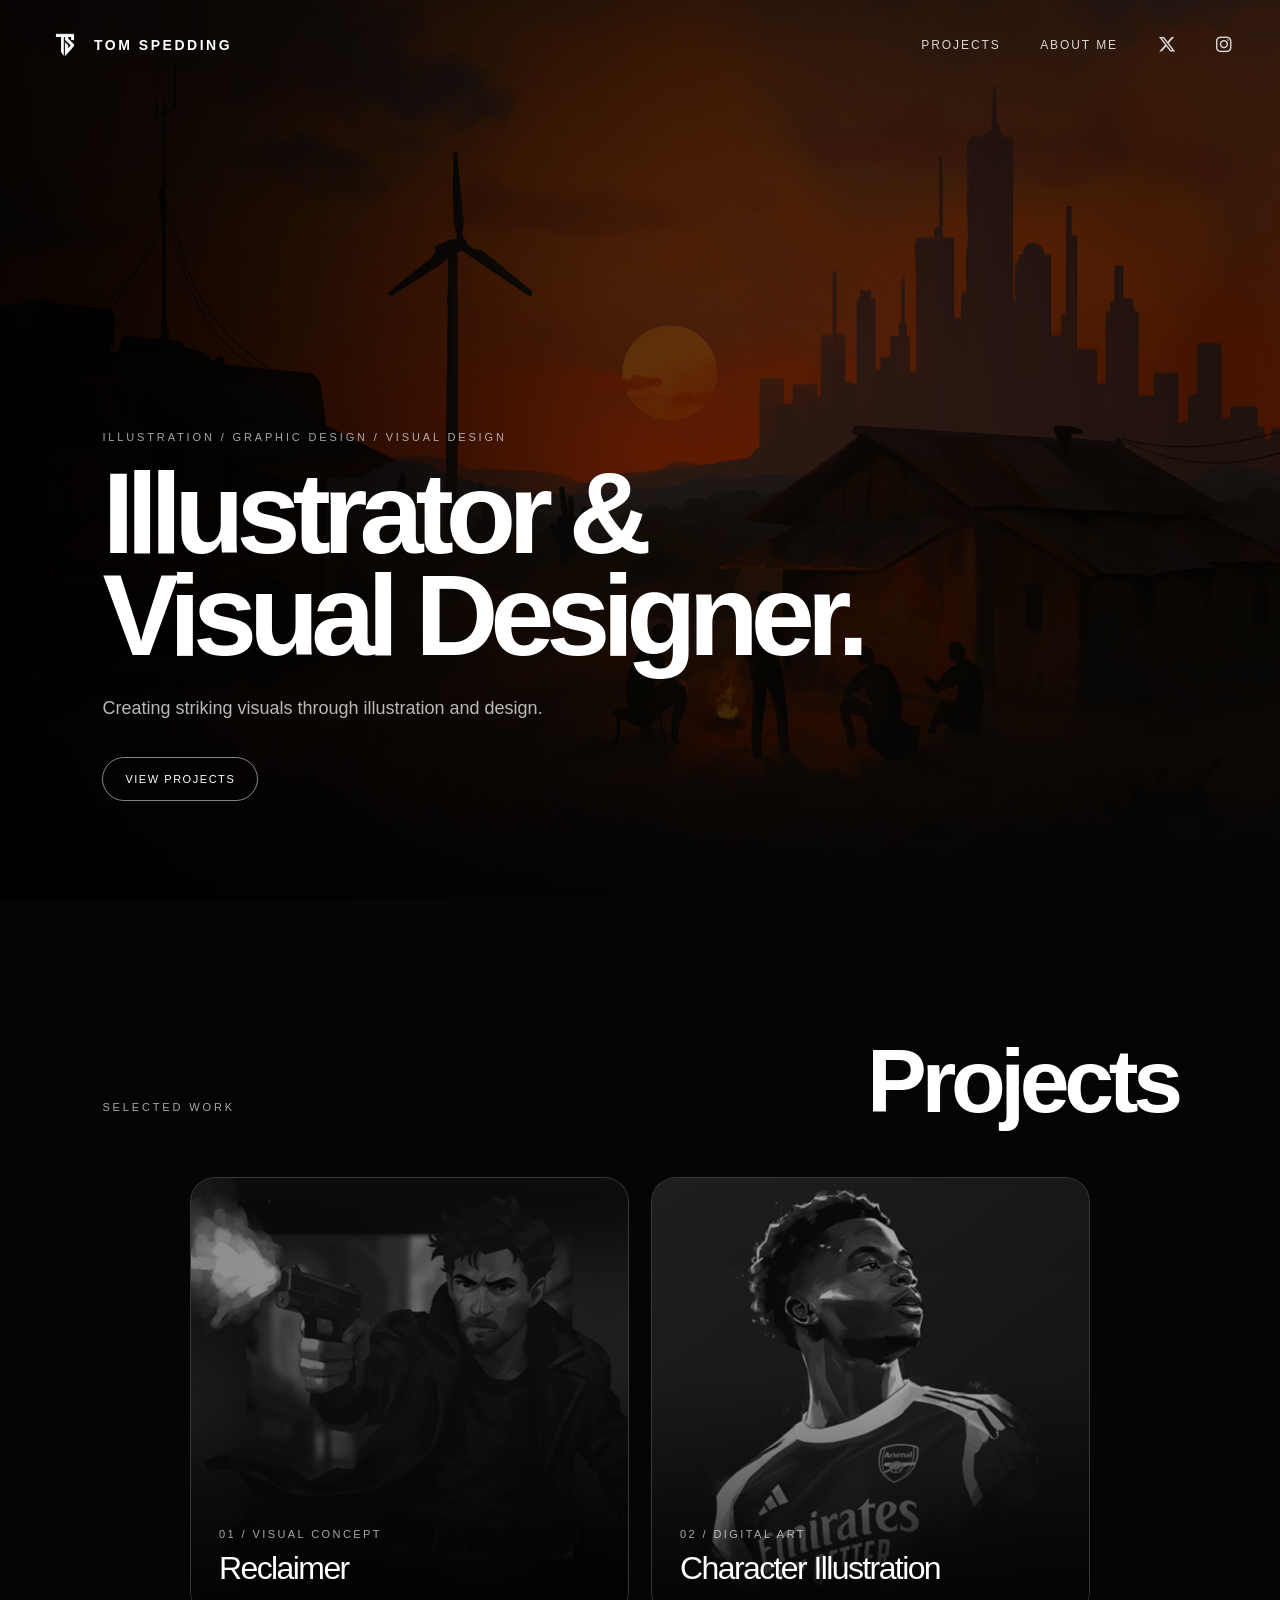
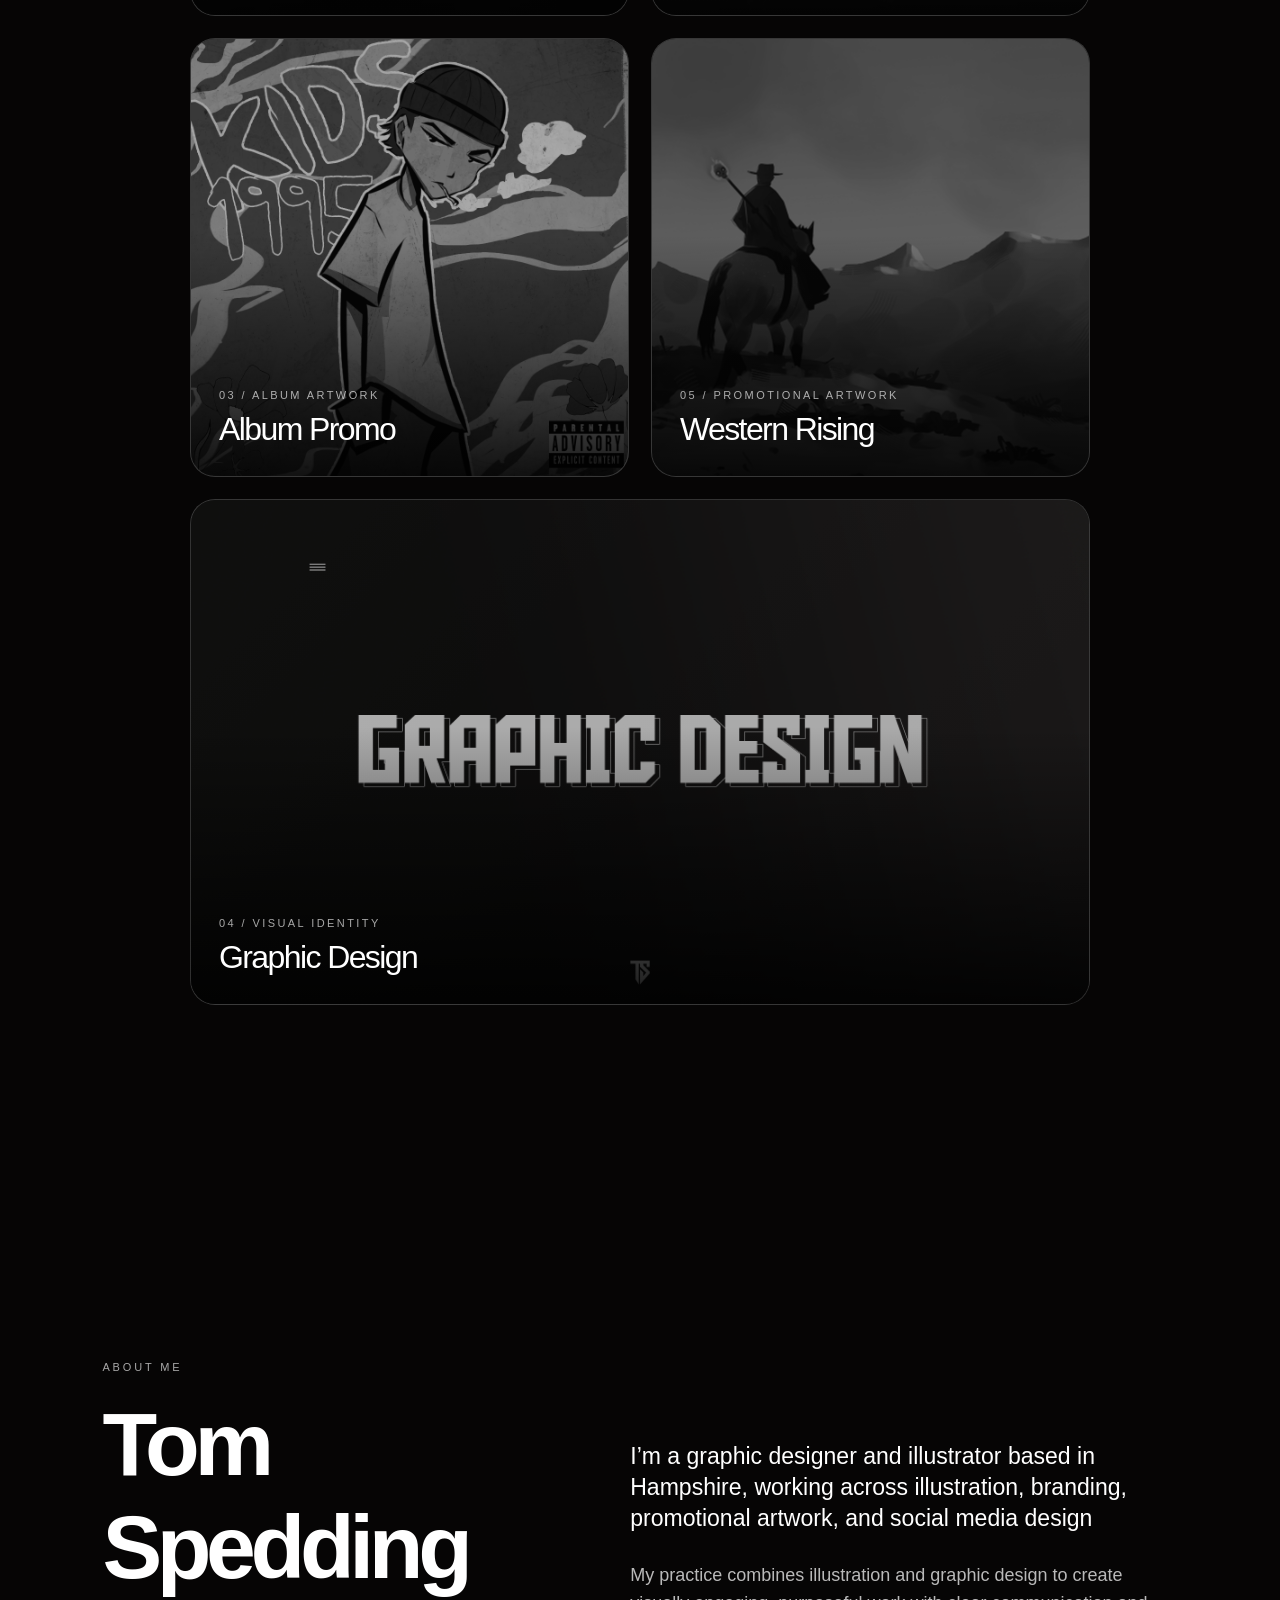
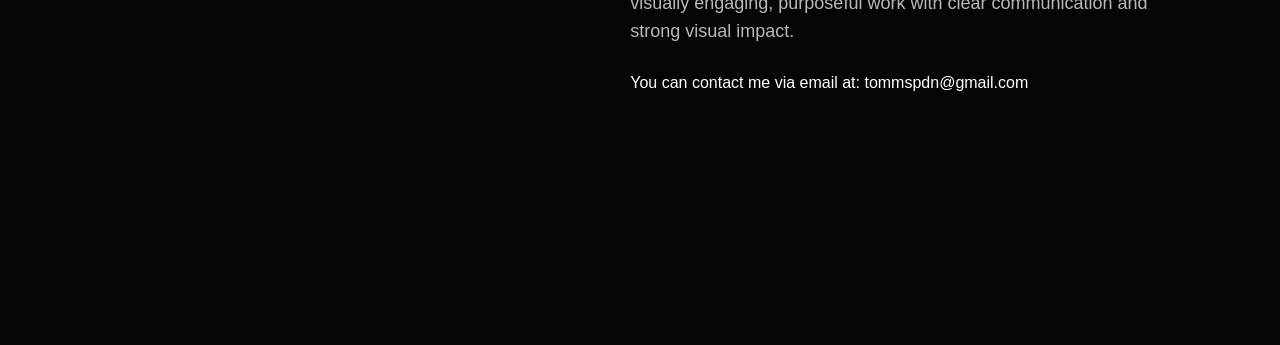
==== commit a2dd121d: "Your commit message" ====
--- a/index.html
+++ b/index.html
@@ -128,7 +128,7 @@
       <p>
         My practice combines illustration and graphic design to create visually engaging, purposeful work with clear communication and strong visual impact.
       </p>
-
+       You can contact me via email at: tommspdn@gmail.com
       </p>
     </div>
   </div>
